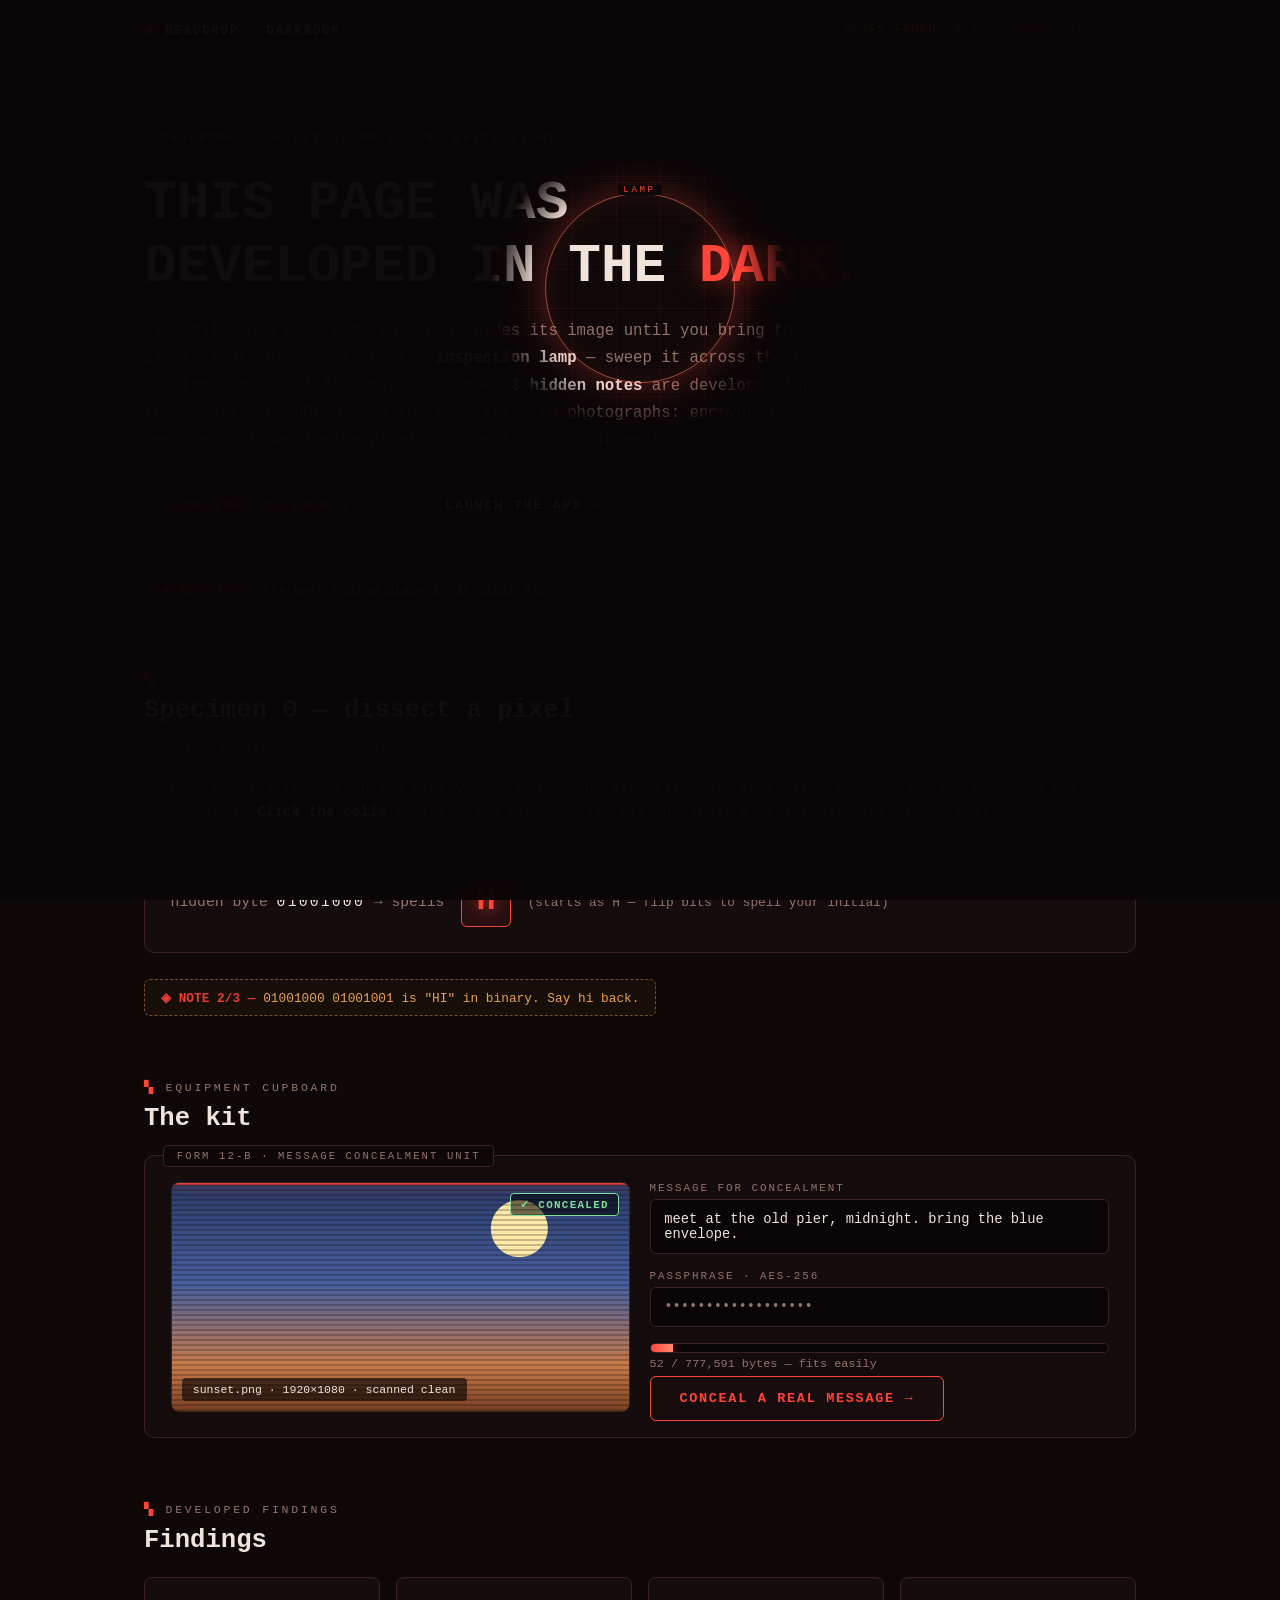
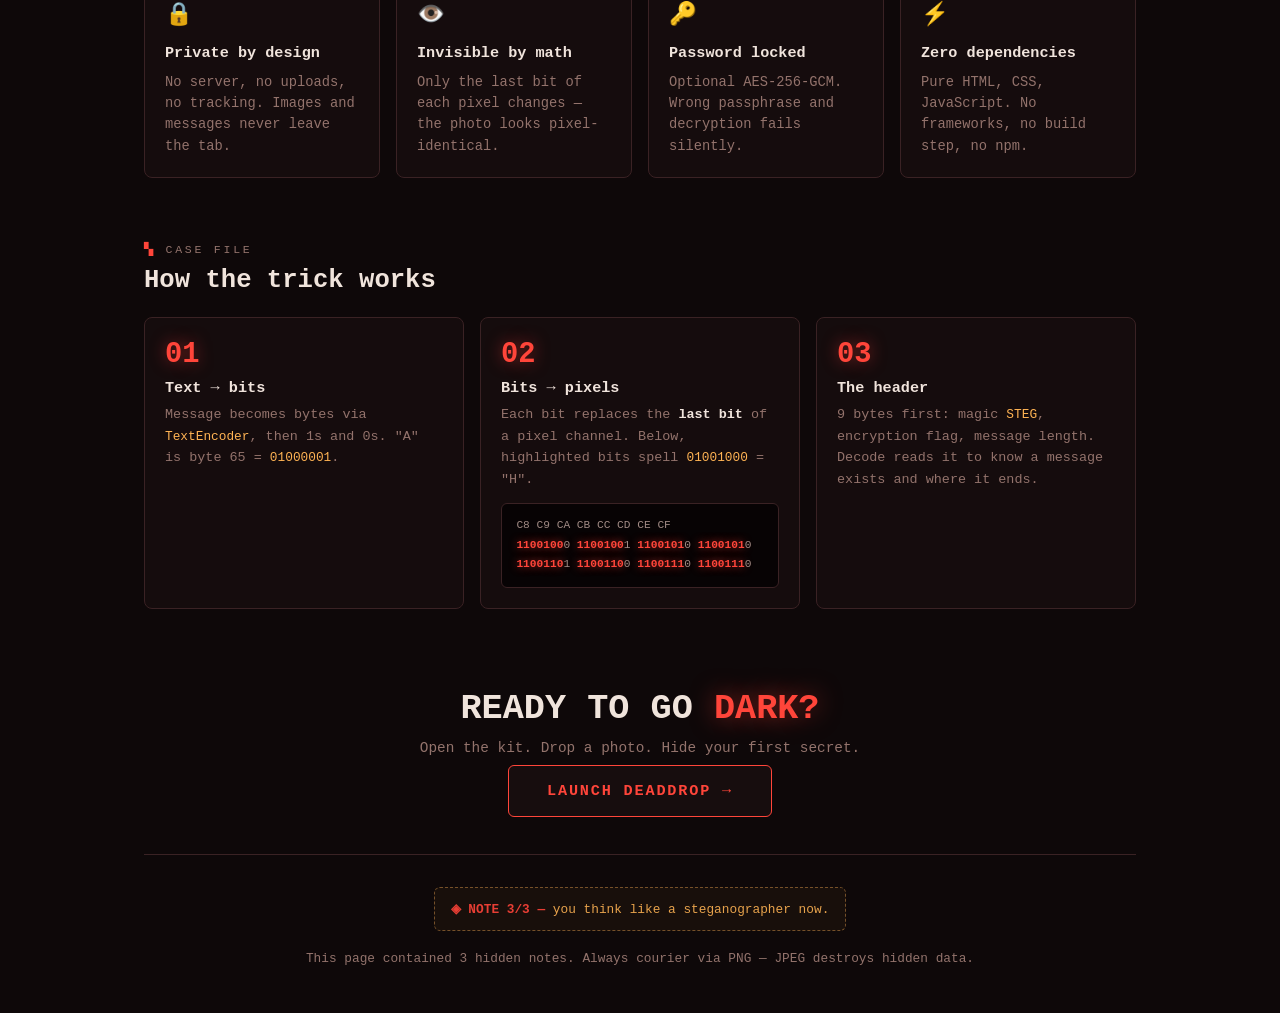
==== index.html @ 30ec19a2 "initial commit" ====
<!doctype html>
<html lang="en">
<head>
  <meta charset="utf-8" />
  <meta name="viewport" content="width=device-width, initial-scale=1" />
  <title>DeadDrop — developed in the darkroom</title>
  <meta name="description" content="DeadDrop hides encrypted text inside ordinary photographs. This page hides 3 notes — find them under the safelight." />
  <link rel="stylesheet" href="STYLE/style.css" />
</head>
<body>

  <div class="uv" id="uv"></div>
  <div class="lamp" id="lamp"></div>

  <div class="wrap">

    <div class="topbar">
      <span class="brand">
        <b>◉</b> DEADDROP · DARKROOM
      </span>
      <span class="controls">
        <span class="found-counter" id="counter">NOTES FOUND: 0/3</span>
        <button class="uv-toggle" id="uvToggle">SAFELIGHT: ON</button>
      </span>
    </div>

    <header class="hero">
      <div class="kicker">DARKROOM — SAFELIGHT ONLY · NO WHITE LIGHT</div>
      <h1>
        THIS PAGE WAS<br>
        DEVELOPED IN THE <span class="glow">DARK.</span>
      </h1>
      <p>
        Like film in a darkroom, this page hides its image until you bring the light.
        Your cursor carries the <b>inspection lamp</b> — sweep it across the room and
        the darkness lifts where you look. <b>3 hidden notes</b> are developed into
        these walls. DeadDrop does the same trick to photographs: encrypted messages,
        hidden inside pixels no one thinks to inspect.
      </p>
      <div class="cta-row">
        <a class="btn primary" href="#specimen">EXAMINE SPECIMEN 0 ↓</a>
        <a class="btn" href="index.html">LAUNCH THE APP →</a>
      </div>
      <br>
      <span class="secret-note" data-note="1">
        <span class="n">◈ NOTE 1/3 —</span>
        the best hiding place is in plain sight.
      </span>
    </header>

    <section class="block" id="specimen">
      <div class="sec-label">DEVELOPING TRAY</div>
      <h2 class="sec">Specimen 0 — dissect a pixel</h2>
      <div class="panel" data-tag="LIVE SPECIMEN · HANDLE WITH LAMP">
        <p style="margin:0.2rem 0 0; font-size:0.9rem; color:var(--dim); line-height:1.65">
          Each pixel's red, green and blue values end in one bit. Flip only that bit —
          200 → 201 — and no human eye can tell. <b style="color:var(--ink)">Click the cells</b>
          to flip each pixel's last bit and spell a letter with the hidden byte:
        </p>
        <div class="pixels" id="pixels"></div>
        <div class="readout">
          hidden byte <code id="hiddenBits">01001000</code> → spells
          <span class="big-char" id="bigChar">H</span>
          <span style="font-size:0.8rem">(starts as H — flip bits to spell your initial)</span>
        </div>
      </div>
      <span class="secret-note" data-note="2">
        <span class="n">◈ NOTE 2/3 —</span>
        01001000 01001001 is "HI" in binary. Say hi back.
      </span>
    </section>

    <section class="block" id="kit">
      <div class="sec-label">EQUIPMENT CUPBOARD</div>
      <h2 class="sec">The kit</h2>
      <div class="panel" data-tag="FORM 12-B · MESSAGE CONCEALMENT UNIT">
        <div class="kit-grid">
          <div class="photo-frame">
            <div class="scan"></div>
            <span class="ok">✓ CONCEALED</span>
            <span class="tag">sunset.png · 1920×1080 · scanned clean</span>
          </div>
          <div class="kit-fields">
            <label>MESSAGE FOR CONCEALMENT</label>
            <div class="fake-field">meet at the old pier, midnight. bring the blue envelope.</div>
            <label>PASSPHRASE · AES-256</label>
            <div class="fake-field dim">••••••••••••••••••</div>
            <div class="meter">
              <div class="bar"><div></div></div>
              <div class="lbl">52 / 777,591 bytes — fits easily</div>
            </div>
            <div style="margin-top:1.1rem">
              <a class="btn primary" href="index.html">CONCEAL A REAL MESSAGE →</a>
            </div>
          </div>
        </div>
      </div>
    </section>

    <section class="block">
      <div class="sec-label">DEVELOPED FINDINGS</div>
      <h2 class="sec">Findings</h2>
      <div class="cards">
        <div class="card">
          <div class="icon">🔒</div>
          <h3>Private by design</h3>
          <p>No server, no uploads, no tracking. Images and messages never leave the tab.</p>
        </div>
        <div class="card">
          <div class="icon">👁️</div>
          <h3>Invisible by math</h3>
          <p>Only the last bit of each pixel changes — the photo looks pixel-identical.</p>
        </div>
        <div class="card">
          <div class="icon">🔑</div>
          <h3>Password locked</h3>
          <p>Optional AES-256-GCM. Wrong passphrase and decryption fails silently.</p>
        </div>
        <div class="card">
          <div class="icon">⚡</div>
          <h3>Zero dependencies</h3>
          <p>Pure HTML, CSS, JavaScript. No frameworks, no build step, no npm.</p>
        </div>
      </div>
    </section>

    <section class="block" id="how">
      <div class="sec-label">CASE FILE</div>
      <h2 class="sec">How the trick works</h2>
      <div class="steps">
        <div class="step">
          <div class="num">01</div>
          <h3>Text → bits</h3>
          <p>
            Message becomes bytes via <code>TextEncoder</code>, then 1s and 0s.
            "A" is byte 65 = <code>01000001</code>.
          </p>
        </div>
        <div class="step">
          <div class="num">02</div>
          <h3>Bits → pixels</h3>
          <p>
            Each bit replaces the <b style="color:var(--ink)">last bit</b> of a pixel channel.
            Below, highlighted bits spell <code>01001000</code> = "H".
          </p>
          <div class="hexdump">C8 C9 CA CB CC CD CE CF
<span class="hl">1100100</span>0 <span class="hl">1100100</span>1 <span class="hl">1100101</span>0 <span class="hl">1100101</span>0
<span class="hl">1100110</span>1 <span class="hl">1100110</span>0 <span class="hl">1100111</span>0 <span class="hl">1100111</span>0</div>
        </div>
        <div class="step">
          <div class="num">03</div>
          <h3>The header</h3>
          <p>
            9 bytes first: magic <code>STEG</code>, encryption flag, message length.
            Decode reads it to know a message exists and where it ends.
          </p>
        </div>
      </div>
    </section>

    <div class="final">
      <h2>READY TO GO <span class="glow">DARK?</span></h2>
      <p>Open the kit. Drop a photo. Hide your first secret.</p>
      <a class="btn primary" href="index.html" style="font-size:0.95rem; padding:1rem 2.4rem">LAUNCH DEADDROP →</a>
    </div>

    <footer>
      <span class="secret-note" data-note="3" style="margin:0 0 1rem">
        <span class="n">◈ NOTE 3/3 —</span>
        you think like a steganographer now.
      </span>
      <br>
      <span id="allFound"></span>
      This page contained 3 hidden notes. Always courier via PNG — JPEG destroys hidden data.
    </footer>

  </div>

  <script src="js/landing.js"></script>

</body>
</html>
---- STYLE/style.css ----
* {
  box-sizing: border-box;
}
:root {
  --bg: #0e0809;
  --panel: #170d0e;
  --line: #3a2224;
  --ink: #f0e4dc;
  --dim: #93736c;
  --safe: #ff453a;
  --safe-dim: rgba(255,69,58,0.55);
  --amber: #ffb454;
  --green: #7ddf9a;
  --mx: 50vw;
  --my: 32vh;
}
html {
  scroll-behavior: smooth;
}
body {
  margin: 0;
  background: var(--bg);
  color: var(--ink);
  font-family: ui-monospace, "Cascadia Mono", Menlo, Consolas, monospace;
  overflow-x: hidden;
}
body::before {
  content: "";
  position: fixed;
  inset: 0;
  pointer-events: none;
  z-index: 0;
  background-image:
    linear-gradient(rgba(255,90,75,0.05) 1px, transparent 1px),
    linear-gradient(90deg, rgba(255,90,75,0.05) 1px, transparent 1px);
  background-size: 44px 44px;
}
.wrap {
  width: min(62rem, 94vw);
  margin: 0 auto;
  position: relative;
  z-index: 1;
}
a {
  color: inherit;
}
/* ---------- safelight overlay + inspection lamp ---------- */
.uv {
  position: fixed;
  inset: 0;
  z-index: 60;
  pointer-events: none;
  background:
    radial-gradient(circle 190px at var(--mx) var(--my), transparent 0%, transparent 55%, rgba(10,5,6,0.97) 78%),
    repeating-linear-gradient(0deg, rgba(255,120,100,0.02) 0 1px, transparent 1px 3px);
}
.uv.off {
  display: none;
}
.lamp {
  position: fixed;
  z-index: 61;
  pointer-events: none;
  width: 190px;
  height: 190px;
  border-radius: 50%;
  border: 1px solid rgba(255,120,100,0.6);
  box-shadow: 0 0 34px rgba(255,69,58,0.30), inset 0 0 30px rgba(255,69,58,0.10);
  transform: translate(-50%, -50%);
  left: var(--mx);
  top: var(--my);
}
.lamp::after {
  content: "LAMP";
  position: absolute;
  top: -9px;
  left: 50%;
  transform: translateX(-50%);
  font-size: 9px;
  letter-spacing: 0.3em;
  color: var(--safe);
  background: var(--bg);
  padding: 0 6px;
}
.lamp.off {
  display: none;
}
/* ---------- top bar ---------- */
.topbar {
  display: flex;
  justify-content: space-between;
  align-items: center;
  gap: 1rem;
  flex-wrap: wrap;
  padding: 1rem 0;
  border-bottom: 1px solid var(--line);
  font-size: 0.78rem;
  letter-spacing: 0.14em;
}
.topbar .brand {
  font-weight: bold;
}
.topbar .brand b {
  color: var(--safe);
}
.controls {
  display: flex;
  gap: 0.8rem;
  align-items: center;
}
.found-counter {
  color: var(--amber);
  font-size: 0.75rem;
  letter-spacing: 0.1em;
}
.uv-toggle {
  font-family: inherit;
  font-size: 0.72rem;
  letter-spacing: 0.14em;
  background: transparent;
  color: var(--safe);
  border: 1px solid var(--safe-dim);
  border-radius: 99px;
  padding: 0.4rem 1rem;
  cursor: pointer;
}
.uv-toggle:hover {
  background: rgba(255,69,58,0.12);
}
/* ---------- hero ---------- */
.hero {
  padding: 4rem 0 3rem;
  position: relative;
}
.kicker {
  display: inline-block;
  font-size: 0.72rem;
  letter-spacing: 0.22em;
  color: var(--amber);
  border: 1px solid rgba(255,180,84,0.4);
  border-radius: 99px;
  padding: 0.35rem 1rem;
  margin-bottom: 1.4rem;
}
.hero h1 {
  font-size: clamp(2.1rem, 5.4vw, 3.4rem);
  margin: 0 0 1.2rem;
  line-height: 1.15;
  font-weight: 700;
}
.hero h1 .glow {
  color: var(--safe);
  text-shadow: 0 0 26px rgba(255,69,58,0.55);
}
.hero p {
  max-width: 44rem;
  line-height: 1.75;
  color: var(--dim);
  font-size: 0.98rem;
}
.hero p b {
  color: var(--ink);
}
.cta-row {
  display: flex;
  gap: 1rem;
  margin-top: 1.8rem;
  flex-wrap: wrap;
}
.btn {
  font-family: inherit;
  font-size: 0.85rem;
  letter-spacing: 0.12em;
  font-weight: bold;
  border: 1px solid var(--line);
  background: var(--panel);
  color: var(--ink);
  padding: 0.85rem 1.8rem;
  border-radius: 6px;
  text-decoration: none;
  cursor: pointer;
  transition: border-color 0.15s, box-shadow 0.15s;
}
.btn:hover {
  border-color: var(--safe);
  box-shadow: 0 0 18px rgba(255,69,58,0.28);
}
.btn.primary {
  border-color: var(--safe);
  color: var(--safe);
}
.secret-note {
  display: inline-block;
  margin-top: 1.6rem;
  font-size: 0.8rem;
  color: var(--amber);
  border: 1px dashed rgba(255,180,84,0.45);
  border-radius: 6px;
  padding: 0.6rem 1rem;
  background: rgba(255,180,84,0.05);
  opacity: 0.9;
}
.secret-note.found {
  box-shadow: 0 0 16px rgba(255,180,84,0.25);
}
.secret-note .n {
  color: var(--safe);
  font-weight: bold;
}
/* ---------- sections ---------- */
section.block {
  padding: 1rem 0 3rem;
}
.sec-label {
  font-size: 0.72rem;
  letter-spacing: 0.24em;
  color: var(--dim);
  margin-bottom: 0.6rem;
}
.sec-label::before {
  content: "▚ ";
  color: var(--safe);
}
h2.sec {
  font-size: 1.6rem;
  margin: 0 0 1.4rem;
}
.panel {
  background: rgba(23,13,14,0.88);
  border: 1px solid var(--line);
  border-radius: 10px;
  padding: 1.6rem;
  position: relative;
}
.panel::before {
  content: attr(data-tag);
  position: absolute;
  top: -11px;
  left: 18px;
  background: var(--bg);
  border: 1px solid var(--line);
  border-radius: 4px;
  font-size: 0.66rem;
  letter-spacing: 0.2em;
  color: var(--dim);
  padding: 0.25rem 0.8rem;
}
/* ---------- specimen: bit flipper ---------- */
.pixels {
  display: flex;
  gap: 0.6rem;
  flex-wrap: wrap;
  margin: 1.1rem 0;
}
.px {
  width: 4.8rem;
  text-align: center;
  cursor: pointer;
  border: 1px solid var(--line);
  border-radius: 6px;
  padding: 0.55rem 0.2rem;
  background: #0a0506;
  transition: border-color 0.12s, transform 0.12s;
}
.px:hover {
  border-color: var(--safe);
  transform: translateY(-2px);
}
.px .swatch {
  height: 2rem;
  border-radius: 4px;
  margin-bottom: 0.45rem;
  border: 1px solid rgba(255,255,255,0.10);
}
.px .bits {
  font-size: 0.78rem;
  color: var(--dim);
}
.px .bits .lsb {
  color: var(--safe);
  font-weight: bold;
  font-size: 0.95rem;
  text-shadow: 0 0 10px rgba(255,69,58,0.65);
}
.readout {
  font-size: 0.92rem;
  border-top: 1px dashed var(--line);
  padding-top: 1rem;
  color: var(--dim);
}
.readout code {
  color: var(--ink);
  letter-spacing: 0.15em;
}
.readout .big-char {
  display: inline-block;
  font-size: 2rem;
  font-weight: bold;
  color: var(--safe);
  border: 1px solid var(--safe);
  border-radius: 6px;
  width: 3.1rem;
  height: 3.1rem;
  line-height: 2.9rem;
  text-align: center;
  vertical-align: middle;
  margin: 0 0.5rem;
  text-shadow: 0 0 18px rgba(255,69,58,0.7);
  background: rgba(255,69,58,0.07);
}
/* ---------- field kit preview ---------- */
.kit-grid {
  display: grid;
  grid-template-columns: 1fr 1fr;
  gap: 1.2rem;
}
@media (max-width: 640px) {
  .kit-grid {
    grid-template-columns: 1fr;
  }
}
.photo-frame {
  border: 1px solid var(--line);
  border-radius: 8px;
  overflow: hidden;
  position: relative;
  background:
    radial-gradient(circle at 76% 20%, #ffe9a8 0 28px, transparent 29px),
    linear-gradient(180deg, #2b3a67 0%, #4a5fa0 45%, #c97b4a 80%, #7a4023 100%);
  min-height: 230px;
}
.photo-frame::after {
  content: "";
  position: absolute;
  inset: 0;
  background: repeating-linear-gradient(0deg, rgba(0,0,0,0.22) 0 2px, transparent 2px 5px);
  pointer-events: none;
}
.photo-frame .scan {
  position: absolute;
  left: 0;
  right: 0;
  height: 2px;
  background: var(--safe);
  box-shadow: 0 0 14px var(--safe);
  opacity: 0.85;
  animation: scan 3.2s linear infinite;
}
@keyframes scan {
  0% { top: 4%; }
  50% { top: 92%; }
  100% { top: 4%; }
}
.photo-frame .tag {
  position: absolute;
  left: 10px;
  bottom: 10px;
  z-index: 2;
  font-size: 0.72rem;
  background: rgba(0,0,0,0.6);
  padding: 0.3rem 0.7rem;
  border-radius: 4px;
  color: var(--ink);
}
.photo-frame .ok {
  position: absolute;
  right: 10px;
  top: 10px;
  z-index: 2;
  font-size: 0.68rem;
  font-weight: bold;
  color: var(--green);
  border: 1px solid var(--green);
  border-radius: 4px;
  padding: 0.25rem 0.6rem;
  letter-spacing: 0.12em;
  background: rgba(0,0,0,0.55);
}
.kit-fields label {
  display: block;
  font-size: 0.68rem;
  letter-spacing: 0.18em;
  color: var(--dim);
  margin: 0 0 0.35rem;
}
.kit-fields label:not(:first-child) {
  margin-top: 1rem;
}
.fake-field {
  border: 1px solid var(--line);
  border-radius: 6px;
  padding: 0.7rem 0.85rem;
  font-size: 0.86rem;
  background: #0a0506;
  color: var(--ink);
}
.fake-field.dim {
  color: var(--dim);
}
.meter {
  margin-top: 1rem;
}
.meter .bar {
  height: 10px;
  border: 1px solid var(--line);
  border-radius: 99px;
  overflow: hidden;
  background: #0a0506;
}
.meter .bar > div {
  height: 100%;
  width: 5%;
  background: linear-gradient(90deg, var(--safe), #ff8a70);
  box-shadow: 0 0 12px rgba(255,69,58,0.6);
}
.meter .lbl {
  font-size: 0.74rem;
  color: var(--dim);
  margin-top: 0.3rem;
}
/* ---------- features ---------- */
.cards {
  display: grid;
  grid-template-columns: repeat(auto-fit, minmax(13rem, 1fr));
  gap: 1rem;
}
.card {
  border: 1px solid var(--line);
  border-radius: 8px;
  padding: 1.25rem;
  background: rgba(23,13,14,0.88);
  font-size: 0.86rem;
  line-height: 1.55;
}
.card .icon {
  font-size: 1.4rem;
}
.card h3 {
  margin: 0.55rem 0 0.4rem;
  font-size: 0.95rem;
  color: var(--ink);
}
.card p {
  margin: 0;
  color: var(--dim);
}
/* ---------- how it works ---------- */
.steps {
  display: grid;
  grid-template-columns: repeat(auto-fit, minmax(15rem, 1fr));
  gap: 1rem;
}
.step {
  border: 1px solid var(--line);
  border-radius: 8px;
  padding: 1.25rem;
  background: rgba(23,13,14,0.88);
}
.step .num {
  font-size: 1.8rem;
  font-weight: bold;
  color: var(--safe);
  text-shadow: 0 0 16px rgba(255,69,58,0.5);
}
.step h3 {
  margin: 0.5rem 0 0.45rem;
  font-size: 0.95rem;
}
.step p {
  margin: 0;
  font-size: 0.84rem;
  line-height: 1.6;
  color: var(--dim);
}
.step code {
  color: var(--amber);
  font-size: 0.8rem;
}
.hexdump {
  margin-top: 0.8rem;
  font-size: 0.7rem;
  line-height: 1.75;
  color: #a08a84;
  background: #070304;
  border: 1px solid var(--line);
  border-radius: 6px;
  padding: 0.75rem 0.9rem;
  overflow-x: auto;
  white-space: pre;
}
.hexdump .hl {
  color: var(--safe);
  font-weight: bold;
  text-shadow: 0 0 8px rgba(255,69,58,0.7);
}
/* ---------- final + footer ---------- */
.final {
  text-align: center;
  padding: 2rem 0 3.4rem;
}
.final h2 {
  font-size: clamp(1.5rem, 4vw, 2.2rem);
  margin: 0 0 0.7rem;
}
.final h2 .glow {
  color: var(--safe);
  text-shadow: 0 0 24px rgba(255,69,58,0.55);
}
.final p {
  color: var(--dim);
  font-size: 0.9rem;
  margin: 0 0 1.6rem;
}
footer {
  border-top: 1px solid var(--line);
  padding: 2rem 0;
  text-align: center;
  font-size: 0.8rem;
  color: var(--dim);
  line-height: 1.8;
}
footer .found-all {
  color: var(--green);
}
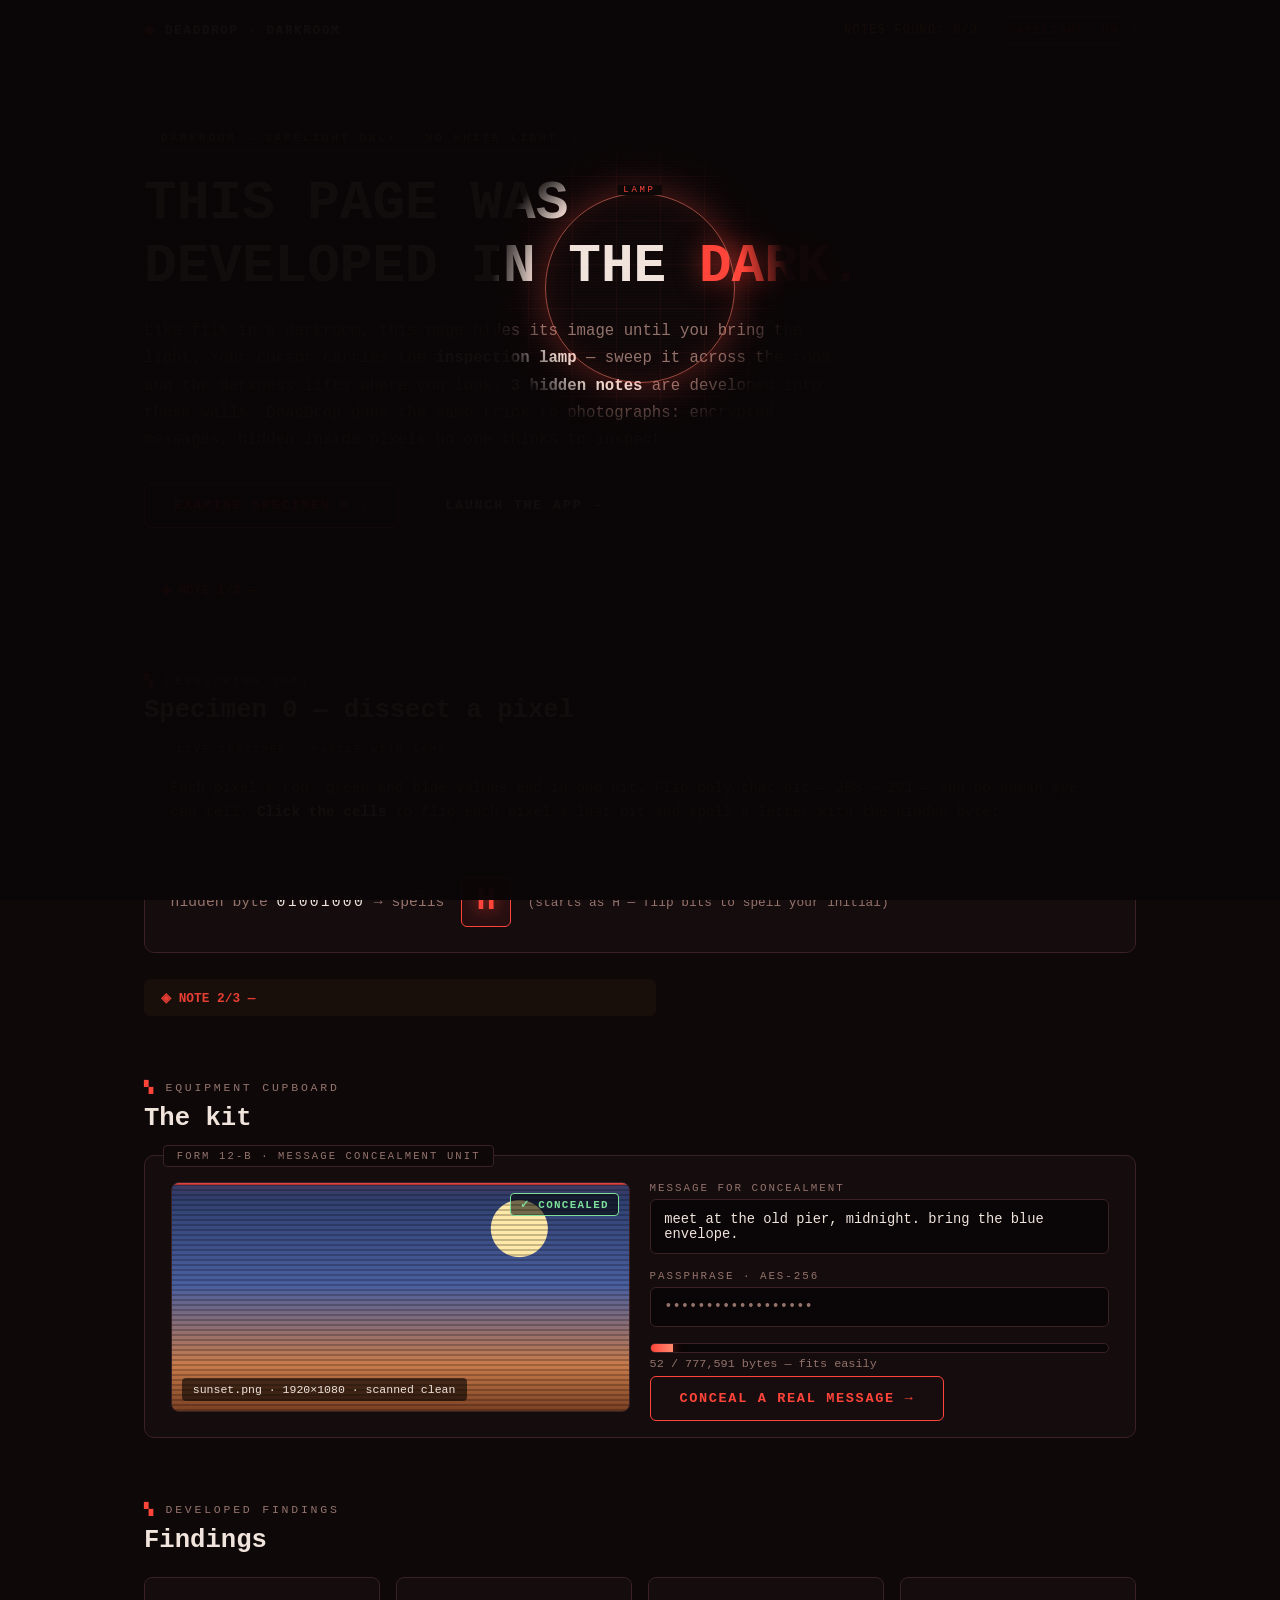
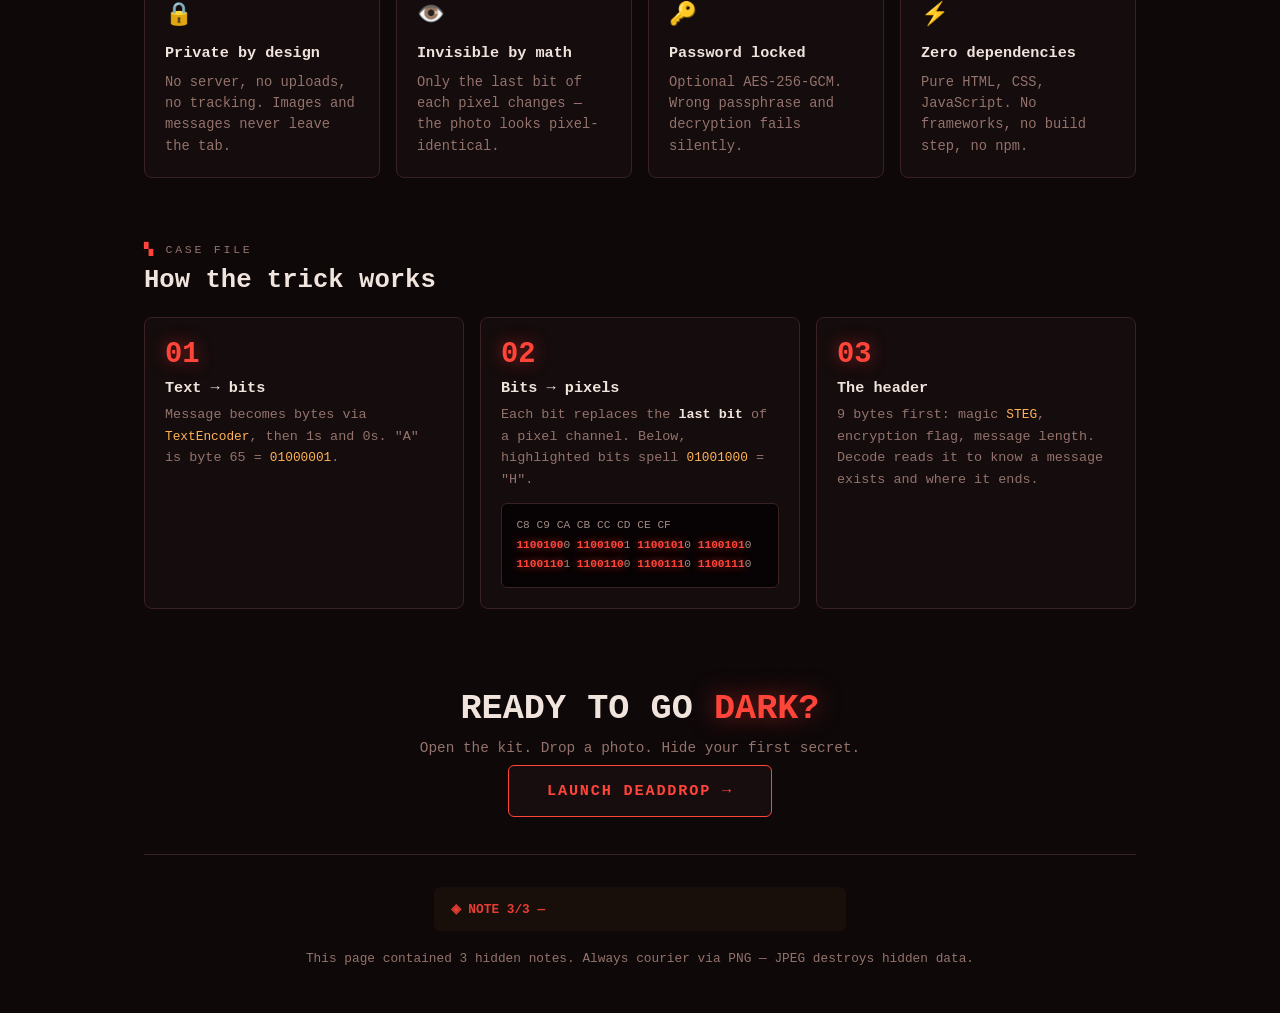
==== commit 78cfdffc: "feat: darkroom landing interactions — lamp, safelight toggle, hidden notes game" ====
--- a/index.html
+++ b/index.html
@@ -176,7 +176,7 @@
 
   </div>
 
-  <script src="js/landing.js"></script>
+  <script src="script/landing.js"></script>
 
 </body>
 </html>
--- a/STYLE/style.css
+++ b/STYLE/style.css
@@ -57,6 +57,13 @@
 .uv.off {
   display: none;
 }
+.uv.open {
+  display: none;
+}
+.lamp.open {
+  display: none;
+}
+
 .lamp {
   position: fixed;
   z-index: 61;
@@ -193,15 +200,30 @@
   display: inline-block;
   margin-top: 1.6rem;
   font-size: 0.8rem;
-  color: var(--amber);
-  border: 1px dashed rgba(255,180,84,0.45);
+  color: transparent;
+  
+  border: 1px dashed transparent;
   border-radius: 6px;
   padding: 0.6rem 1rem;
   background: rgba(255,180,84,0.05);
   opacity: 0.9;
+  transition: color 0.6s ease, border-color 0.6s ease, background-color 0.6s ease, box-shadow 0.6s ease;
 }
 .secret-note.found {
   box-shadow: 0 0 16px rgba(255,180,84,0.25);
+  color: var(--amber); 
+  border: 1px dashed rgba(255,180,84,0.45);
+  animation: develop 0.8s ease;
+}
+@keyframes develop {
+  from {
+    filter: blur(6px);
+    transform: scale(0.96);
+  }
+  to {
+    filter: blur(0);
+    transform: scale(1);
+  }
 }
 .secret-note .n {
   color: var(--safe);
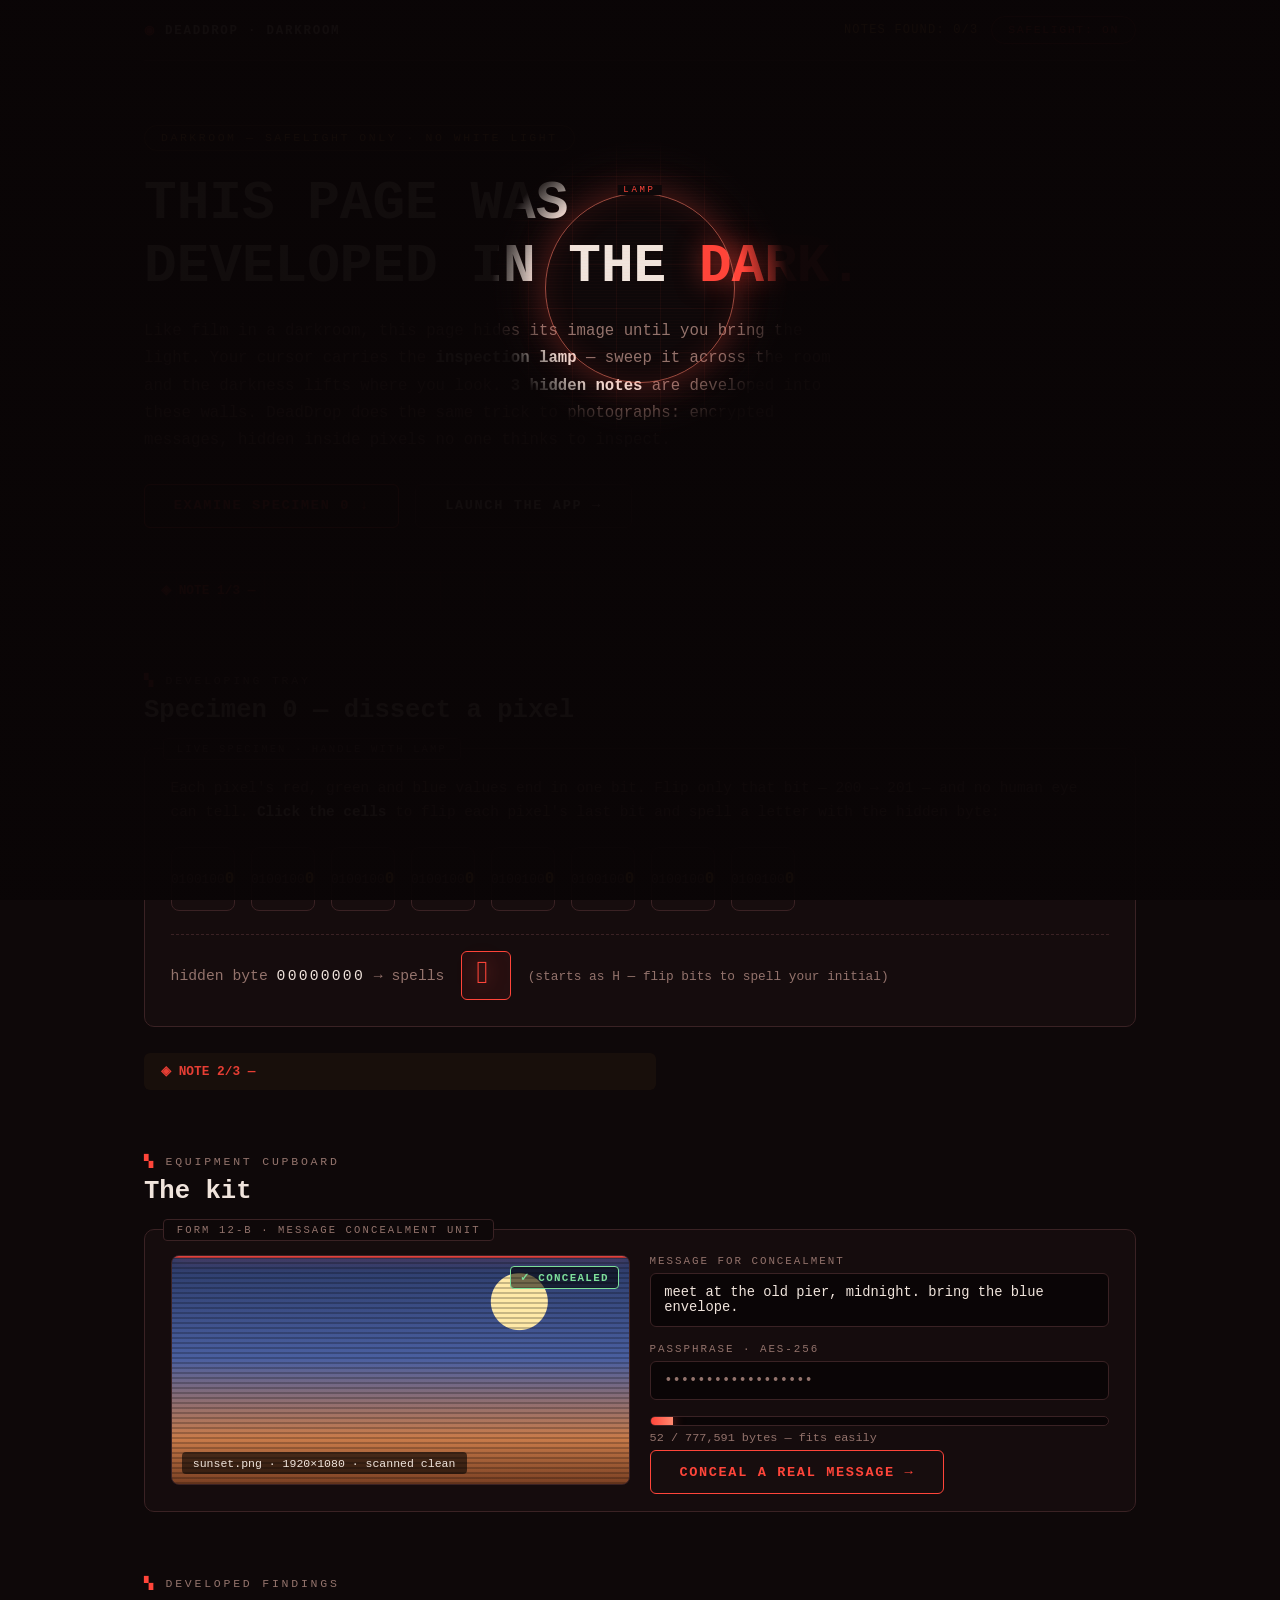
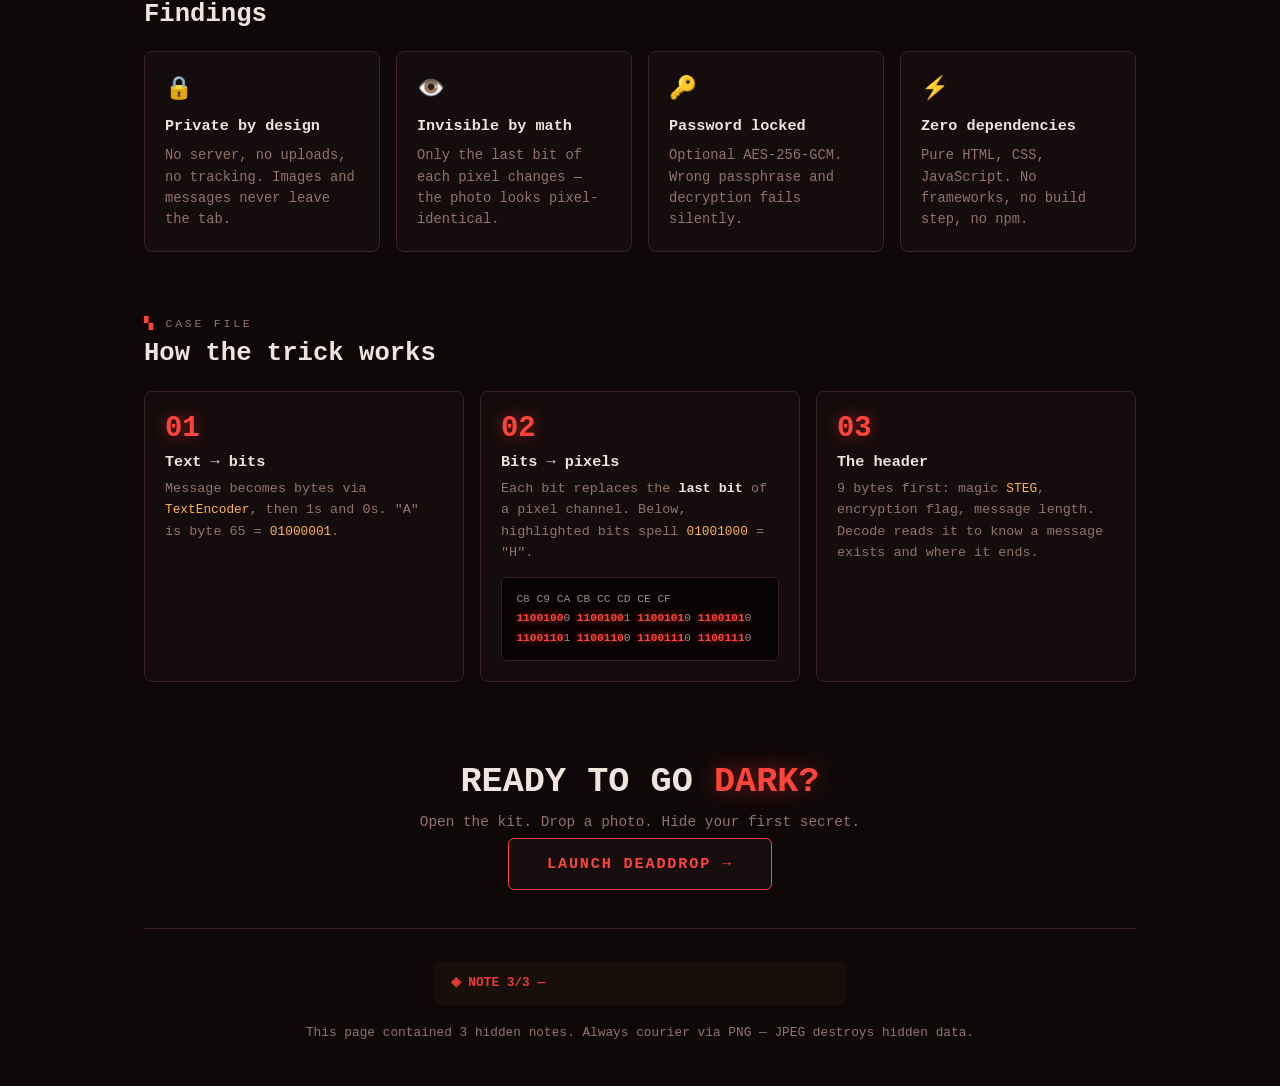
==== commit b18d060b: "feat: add LSB bit-flipper specimen — clickable pixel boxes, flip animation, live binary readout" ====
--- a/index.html
+++ b/index.html
@@ -47,6 +47,8 @@
         the best hiding place is in plain sight.
       </span>
     </header>
+
+<!-- specimen section  -->
 
     <section class="block" id="specimen">
       <div class="sec-label">DEVELOPING TRAY</div>
--- a/STYLE/style.css
+++ b/STYLE/style.css
@@ -544,3 +544,66 @@
 footer .found-all {
   color: var(--green);
 }
+
+
+/* pixels box  */
+
+.pixels {
+  display: flex;
+  gap: 1rem;
+  flex-wrap: wrap;
+  margin: 1.4rem 0;
+}
+.pixelBox {
+  width: 64px;
+  height: 64px;
+  display: flex;
+  align-items: center;
+  justify-content: center;
+  background: #170d0e;
+  border: 1px solid #3a2224;
+  border-radius: 8px;
+  cursor: pointer;
+  font-size: 0.8rem;
+  color: #93736c;
+  user-select: none;
+}
+.pixelBox:hover {
+  border-color: #ff453a;
+}
+.pixelBox .bit {
+  color: #ffb454;
+  font-weight: bold;
+  font-size: 1rem;
+}
+@keyframes bitFlip {
+  0% {
+    transform: scaleY(1);
+  }
+  50% {
+    transform: scaleY(0.15);
+  }
+  100% {
+    transform: scaleY(1);
+  }
+}
+
+@keyframes bitFlash {
+  0% {
+    color: #ffe9c9;
+    text-shadow: 0 0 14px #ffb454;
+  }
+  100% {
+    color: #ffb454;
+    text-shadow: none;
+  }
+}
+
+.pixelBox.flipping {
+  animation: bitFlip 0.22s ease;
+}
+
+.pixelBox.flipping .bit {
+  animation: bitFlash 0.35s ease;
+}
+
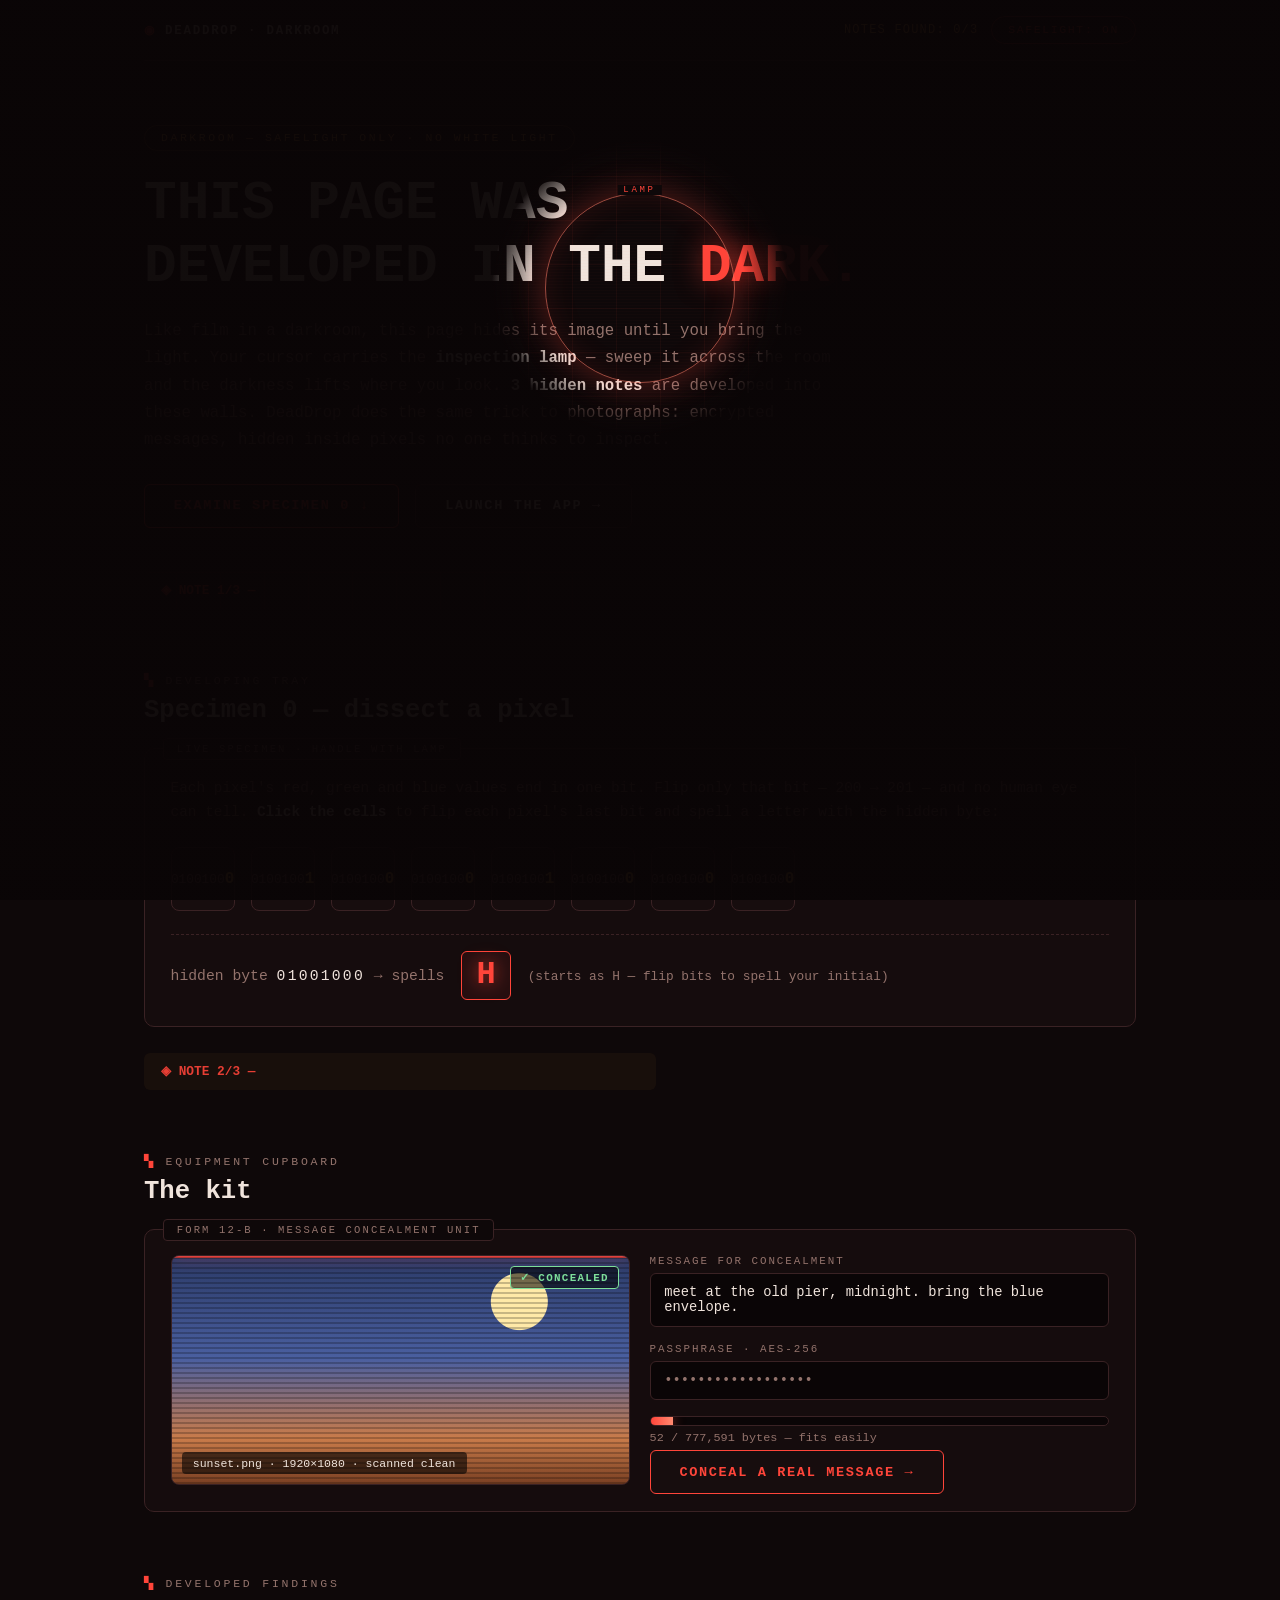
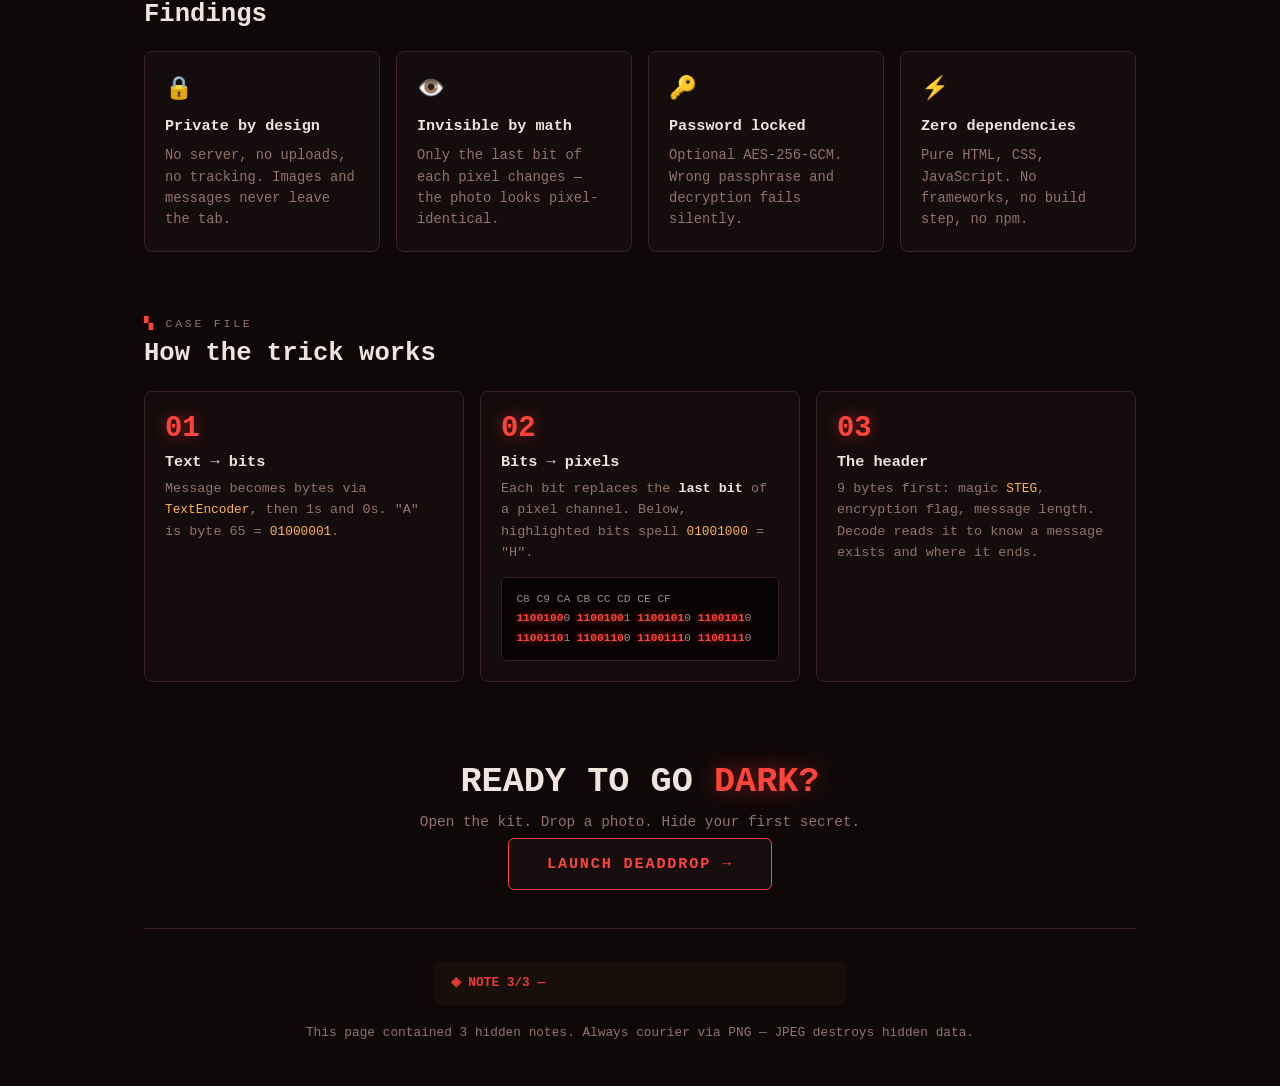
==== commit f7f042f7: "feat: add app page skeleton — drop zone, canvas preview, message tray, darkroom styling" ====
--- a/index.html
+++ b/index.html
@@ -39,7 +39,7 @@
       </p>
       <div class="cta-row">
         <a class="btn primary" href="#specimen">EXAMINE SPECIMEN 0 ↓</a>
-        <a class="btn" href="index.html">LAUNCH THE APP →</a>
+        <a class="btn" href="app.html">LAUNCH THE APP →</a>
       </div>
       <br>
       <span class="secret-note" data-note="1">
